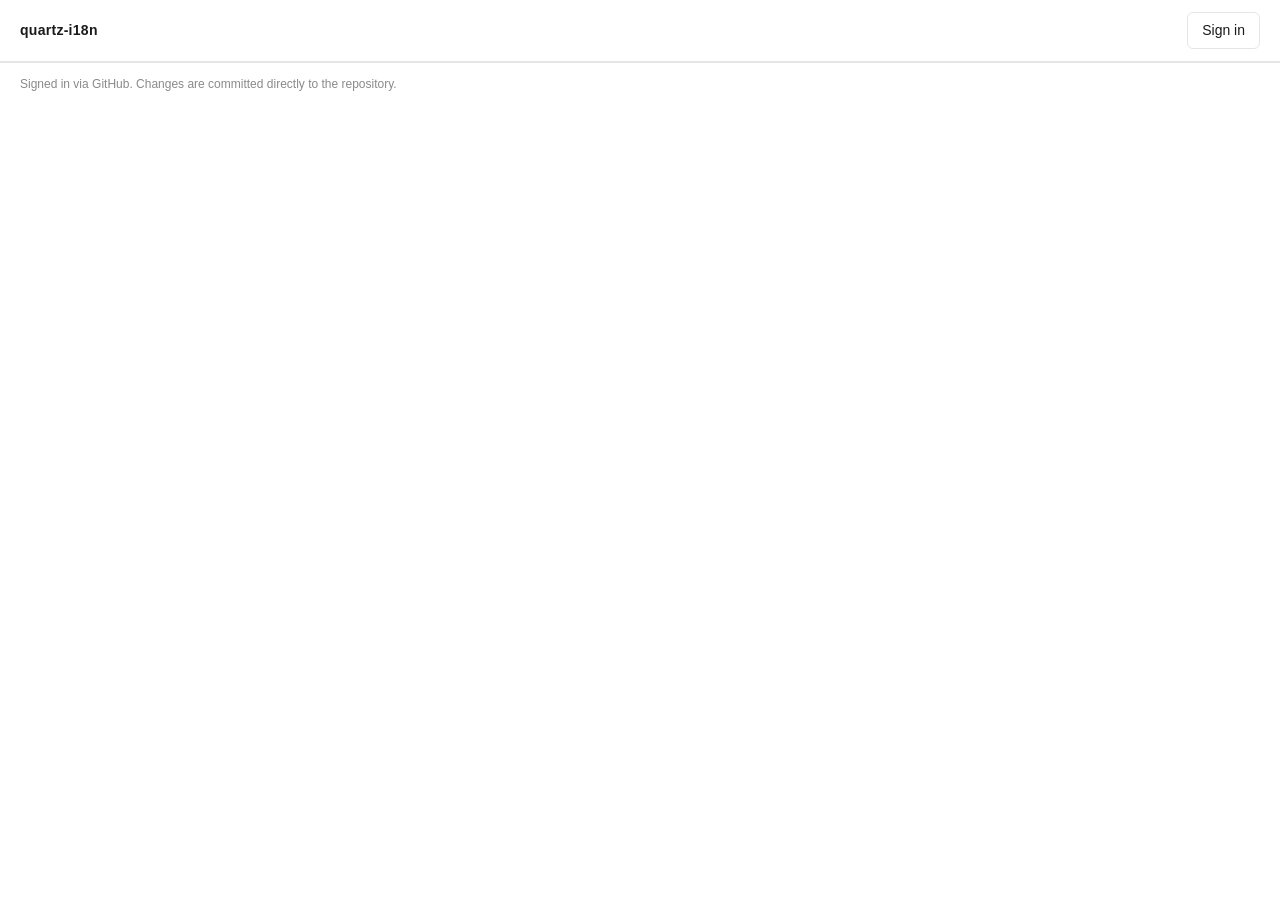
==== site/index.html @ 5fd5f893 "site" ====
<!doctype html>
<html lang="en">
<head>
  <meta charset="utf-8" />
  <meta name="viewport" content="width=device-width, initial-scale=1" />
  <title>Quartz i18n</title>
  <link rel="stylesheet" href="style.css" />
</head>
<body>
  <header id="appbar">
    <div class="brand">quartz-i18n</div>
    <div class="bar-right">
      <span id="user" class="muted"></span>
      <span id="access" class="muted"></span>
      <button id="authBtn" class="btn">Sign in</button>
    </div>
  </header>

  <main id="app" hidden>
    <nav id="tabs" class="row"></nav>

    <section id="controls" class="row">
      <label class="sel">
        <span>Target</span>
        <select id="langSelect"></select>
      </label>
      <div id="status" class="muted"></div>
      <div class="spacer"></div>
      <button id="sourceBtn" class="btn ghost">Show English</button>
      <button id="newLangsBtn" class="btn ghost">Missing keys</button>
      <button id="saveBtn" class="btn primary" disabled>Commit</button>
    </section>

    <div id="rowHead" class="headrow row muted">
      <div class="col key">Key</div>
      <div class="col">English</div>
      <div class="col">Translation</div>
    </div>

    <section id="list"></section>
  </main>

  <footer class="muted">Signed in via GitHub. Changes are committed directly to the repository.</footer>

  <script src="app.js"></script>
</body>
</html>
---- site/style.css ----
:root {
  --bg: #ffffff;
  --fg: #1a1a1a;
  --muted: #8a8a8a;
  --border: #e5e5e5;
  --accent: #1a1a1a;
  --accent-fg: #ffffff;
  --row-hover: #f6f6f6;
  --danger: #b3261e;
}

* { box-sizing: border-box; }

html, body {
  margin: 0;
  height: 100%;
}

body {
  display: flex;
  flex-direction: column;
  font: 14px/1.5 -apple-system, BlinkMacSystemFont, "Segoe UI", Roboto, sans-serif;
  color: var(--fg);
  background: var(--bg);
}

#appbar {
  display: flex;
  align-items: center;
  justify-content: space-between;
  padding: 12px 20px;
  border-bottom: 1px solid var(--border);
}

.brand {
  font-weight: 600;
  letter-spacing: 0.02em;
}

.bar-right {
  display: flex;
  align-items: center;
  gap: 12px;
}

#app {
  flex: 1;
  overflow: auto;
  padding: 0 20px 40px;
}

.row {
  display: flex;
  align-items: center;
  gap: 12px;
}

.spacer { flex: 1; }

#controls {
  padding: 16px 0;
  border-bottom: 1px solid var(--border);
  margin-bottom: 0;
  position: sticky;
  top: 0;
  background: var(--bg);
  z-index: 2;
}

.sel {
  display: flex;
  align-items: center;
  gap: 8px;
}

select {
  font: inherit;
  padding: 6px 8px;
  border: 1px solid var(--border);
  border-radius: 6px;
  background: var(--bg);
  color: var(--fg);
}

.btn {
  font: inherit;
  padding: 7px 14px;
  border-radius: 6px;
  border: 1px solid var(--border);
  background: var(--bg);
  color: var(--fg);
  cursor: pointer;
}

.btn:hover:not(:disabled) { background: var(--row-hover); }

.btn.primary {
  background: var(--accent);
  color: var(--accent-fg);
  border-color: var(--accent);
}

.btn.primary:hover:not(:disabled) { opacity: 0.9; }

.btn.ghost { background: transparent; }

.btn:disabled { opacity: 0.4; cursor: not-allowed; }

.muted { color: var(--muted); }

#tabs {
  flex-wrap: wrap;
  padding: 16px 0 0;
  gap: 6px;
}

.tab {
  padding: 6px 14px;
  border: 1px solid var(--border);
  border-radius: 999px;
  cursor: pointer;
  color: var(--muted);
}

.tab.active {
  color: var(--fg);
  border-color: var(--fg);
}

.headrow {
  position: sticky;
  top: 70px;
  background: var(--bg);
  padding: 10px 0;
  border-bottom: 1px solid var(--border);
  z-index: 1;
}

.col { flex: 1; min-width: 0; }

.col.key {
  flex: 0 0 220px;
  color: var(--muted);
  font-family: ui-monospace, "SF Mono", Menlo, monospace;
  font-size: 12px;
  white-space: nowrap;
  overflow: hidden;
  text-overflow: ellipsis;
}

.row-item {
  display: flex;
  gap: 12px;
  padding: 10px 0;
  border-bottom: 1px solid var(--border);
  align-items: flex-start;
}

.row-item:hover { background: var(--row-hover); }

.row-item.focus { background: var(--row-hover); }

.col textarea {
  width: 100%;
  min-height: 2.6em;
  resize: vertical;
  font: inherit;
  padding: 6px 8px;
  border: 1px solid var(--border);
  border-radius: 6px;
  background: var(--bg);
  color: var(--fg);
  line-height: 1.5;
}

.col .src {
  white-space: pre-wrap;
  word-break: break-word;
  padding: 6px 8px;
}

.target-icon {
  display: inline-block;
  margin-left: 8px;
  color: var(--muted);
  font-size: 11px;
}

.task-badge {
  font-size: 11px;
  padding: 1px 7px;
  border-radius: 999px;
  border: 1px solid var(--border);
  color: var(--muted);
}

.task-badge.untouched { border-style: dashed; }
.task-badge.missing { color: var(--danger); border-color: var(--danger); }
.task-badge.changed { color: var(--accent); border-color: var(--accent); }

footer {
  padding: 12px 20px;
  border-top: 1px solid var(--border);
  font-size: 12px;
}

.empty {
  padding: 40px 0;
  text-align: center;
}

@media (max-width: 720px) {
  .col.key { flex-basis: 120px; }
  #controls { flex-wrap: wrap; position: static; }
  .headrow { position: static; }
}
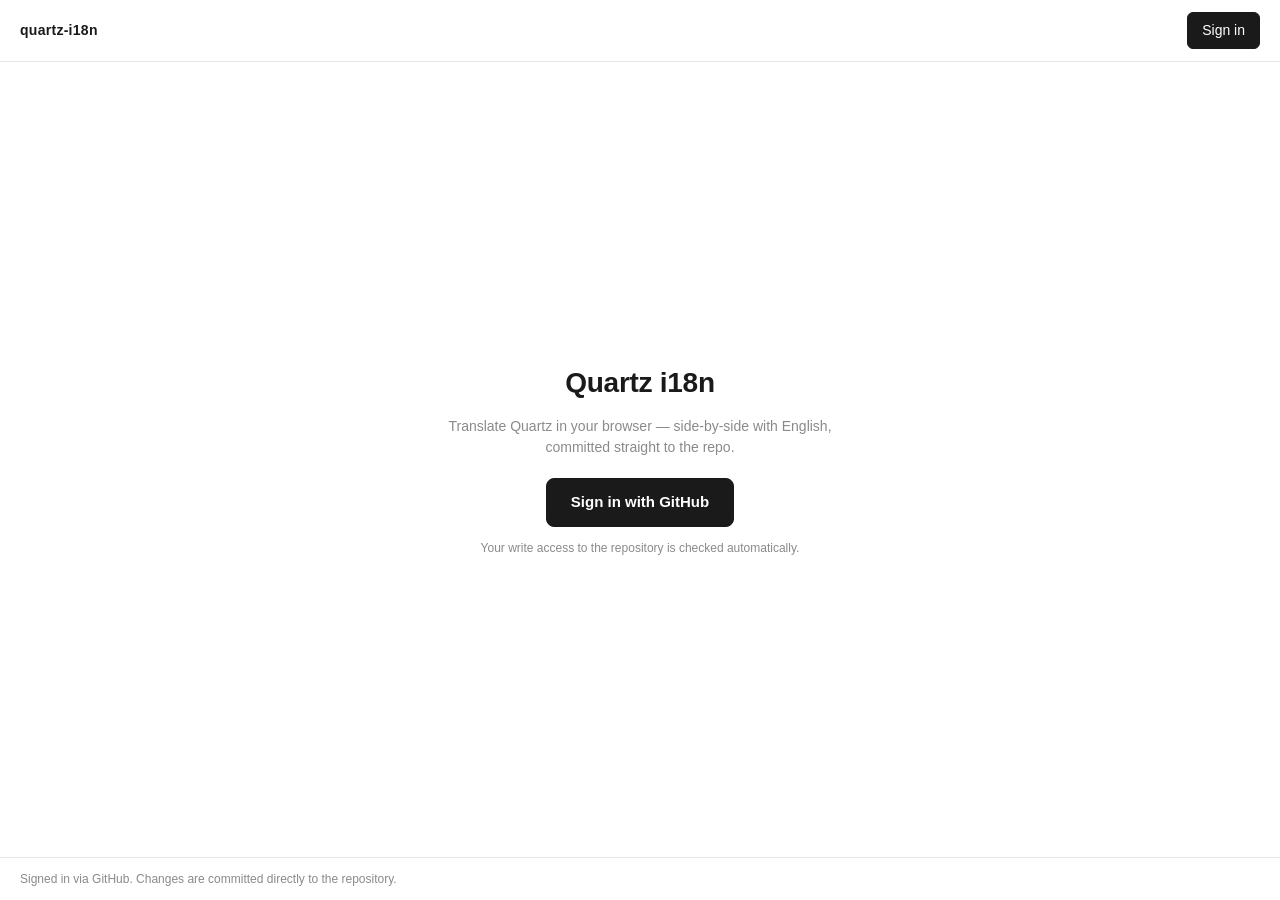
==== commit 0bf76457: "update" ====
--- a/site/index.html
+++ b/site/index.html
@@ -15,6 +15,13 @@
       <button id="authBtn" class="btn">Sign in</button>
     </div>
   </header>
+
+  <main id="welcome" class="welcome">
+    <h1>Quartz i18n</h1>
+    <p class="muted">Translate Quartz in your browser — side-by-side with English, committed straight to the repo.</p>
+    <button id="welcomeBtn" class="btn primary big">Sign in with GitHub</button>
+    <p class="muted small">Your write access to the repository is checked automatically.</p>
+  </main>
 
   <main id="app" hidden>
     <nav id="tabs" class="row"></nav>
--- a/site/style.css
+++ b/site/style.css
@@ -106,6 +106,52 @@
 
 .btn:disabled { opacity: 0.4; cursor: not-allowed; }
 
+.btn.big {
+  padding: 12px 24px;
+  font-size: 15px;
+  font-weight: 600;
+  border-radius: 8px;
+}
+
+#authBtn {
+  background: var(--accent);
+  color: var(--accent-fg);
+  border-color: var(--accent);
+}
+
+#authBtn:hover:not(:disabled) { opacity: 0.9; }
+
+.welcome {
+  flex: 1;
+  display: flex;
+  flex-direction: column;
+  align-items: center;
+  justify-content: center;
+  text-align: center;
+  padding: 40px 24px;
+  gap: 12px;
+}
+
+.welcome h1 {
+  margin: 0;
+  font-size: 28px;
+  font-weight: 600;
+  letter-spacing: -0.01em;
+}
+
+.welcome .muted {
+  max-width: 420px;
+  margin: 0;
+}
+
+.welcome .small {
+  font-size: 12px;
+}
+
+.welcome .btn {
+  margin-top: 8px;
+}
+
 .muted { color: var(--muted); }
 
 #tabs {
